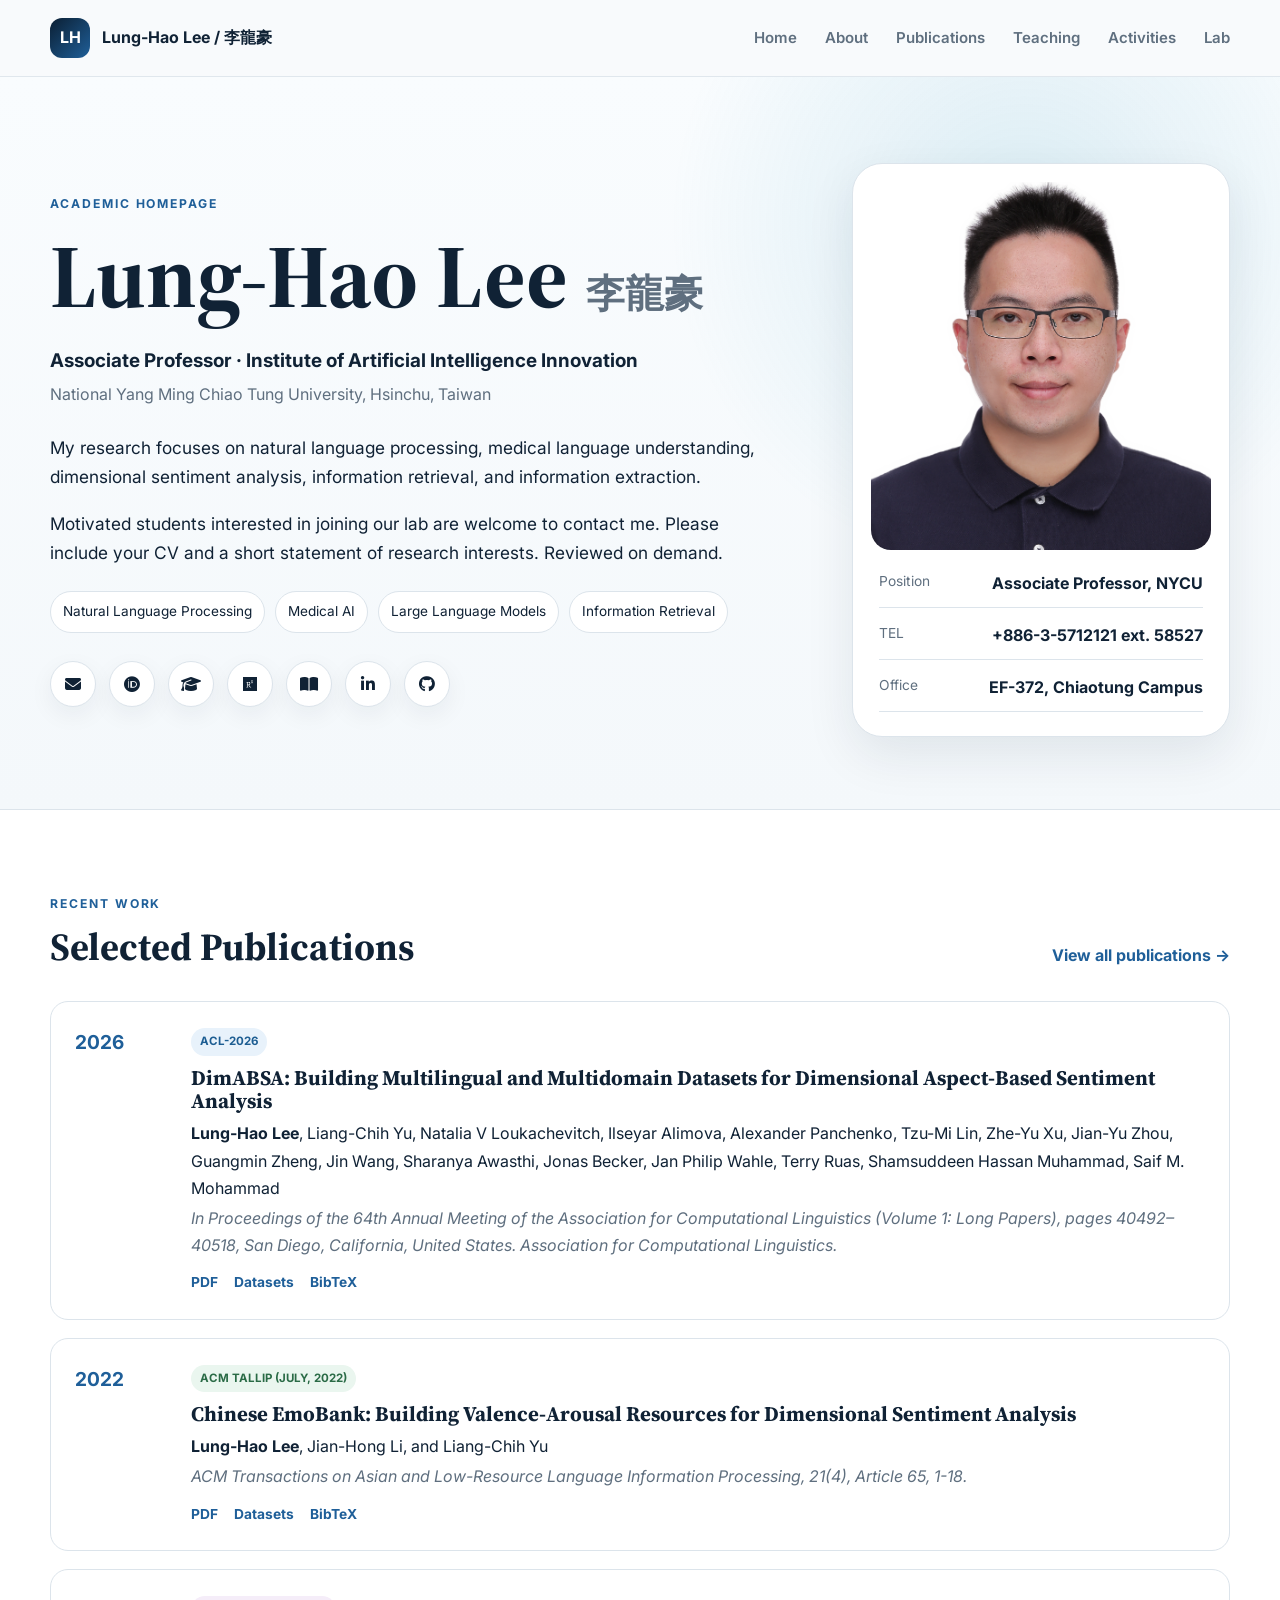
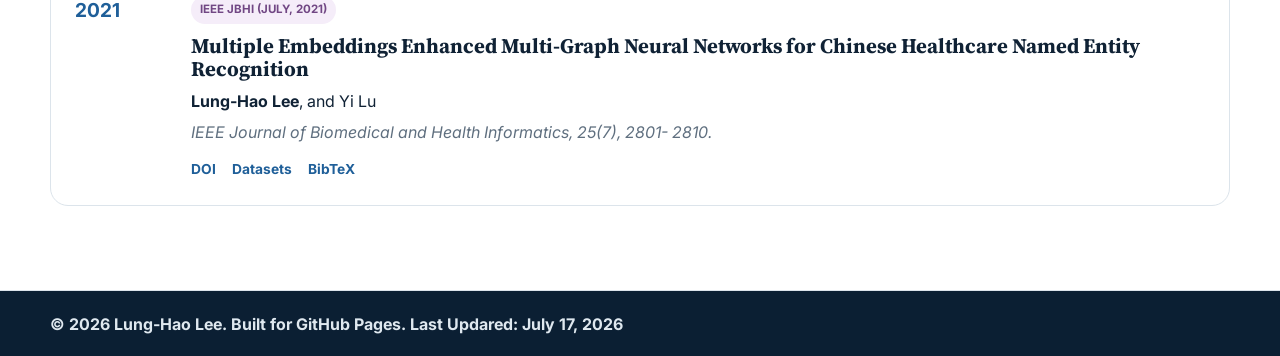
==== index.html @ 5a45fed1 "Add files via upload" ====
<!DOCTYPE html>
<html lang="en">
<head>
  <meta charset="UTF-8" />
  <meta name="viewport" content="width=device-width, initial-scale=1.0" />
  <meta name="description" content="Academic homepage for Lung-Hao Lee" />
  <meta name="theme-color" content="#0b1f33" />
  <title>Lung-Hao Lee | Academic Homepage</title>
  <link rel="preconnect" href="https://fonts.googleapis.com">
  <link rel="preconnect" href="https://fonts.gstatic.com" crossorigin>
  <link href="https://fonts.googleapis.com/css2?family=Inter:wght@400;500;600;700&family=Source+Serif+4:opsz,wght@8..60,600;8..60,700&display=swap" rel="stylesheet">
  <link rel="stylesheet" href="https://cdnjs.cloudflare.com/ajax/libs/font-awesome/6.7.1/css/all.min.css">
  <link rel="stylesheet" href="style.css" />
</head>
<body>
<header class="site-header">
  <nav class="navbar container">
    <a class="brand" href="index.html" aria-label="Homepage">
      <span class="brand-mark">LH</span>
      <span class="brand-text">Lung-Hao Lee / 李龍豪</span>
    </a>
    <button class="nav-toggle" aria-label="Toggle navigation" aria-expanded="false">
      <i class="fa-solid fa-bars"></i>
    </button>
    <ul class="nav-links">
      <li><a class="" href="index.html">Home</a></li>
      <li><a class="" href="about.html">About</a></li>
      <li><a class="" href="publications.html">Publications</a></li>
      <li><a class="" href="teaching.html">Teaching</a></li>
      <li><a class="" href="activities.html">Activities</a></li>
      <li><a class="" href="https://ainlp.tw/" target="_blank">Lab</a></li>
    </ul>
  </nav>
</header>

<main>

<section class="hero">
  <div class="container hero-grid">
    <div class="hero-copy">
      <p class="eyebrow">Academic Homepage</p>
      <h1>Lung-Hao Lee <span>李龍豪</span></h1>
      <p class="hero-role">Associate Professor · Institute of Artificial Intelligence Innovation</p>
      <p class="hero-affiliation">National Yang Ming Chiao Tung University, Hsinchu, Taiwan</p>
      <p class="hero-intro">My research focuses on natural language processing, medical language understanding, dimensional sentiment analysis, information retrieval, and information extraction.</p>
      <p class="hero-intro">Motivated students interested in joining our lab are welcome to contact me. Please include your CV and a short statement of research interests. Reviewed on demand.</p>
      <div class="interest-tags">
        <span>Natural Language Processing</span><span>Medical AI</span><span>Large Language Models</span><span>Information Retrieval</span>
      </div>
      <div class="social-icons" aria-label="Academic profiles">
        <a href="mailto:lhlee@nycu.edu.tw" title="Email"><i class="fa-solid fa-envelope"></i></a>
        <a href="https://orcid.org/my-orcid?orcid=0000-0003-0472-7429" target="_blank" rel="noopener" title="ORCID"><i class="fa-brands fa-orcid"></i></a>
        <a href="https://scholar.google.com/citations?user=OKAf0wwAAAAJ" target="_blank" rel="noopener" title="Google Scholar"><i class="fa-solid fa-graduation-cap"></i></a>
        <a href="https://www.researchgate.net/profile/Lung-Hao-Lee-2" target="_blank" rel="noopener" title="ResearchGate"><i class="fa-brands fa-researchgate"></i></a>
        <a href="https://www.semanticscholar.org/author/Lung-Hao-Lee/1856962" target="_blank" rel="noopener" title="Semantic Scholar"><i class="fa-solid fa-book-open"></i></a>
        <a href="https://www.linkedin.com/in/lung-hao-lee-6688a23b7" target="_blank" rel="noopener" title="LinkedIn"><i class="fa-brands fa-linkedin-in"></i></a>
        <a href="https://github.com/lunghaolee/" target="_blank" rel="noopener" title="GitHub"><i class="fa-brands fa-github"></i></a>
      </div>
    </div>
    <aside class="profile-panel">
      <div class="portrait-wrap">
        <img src="assets/lhlee.png" alt="Profile portrait placeholder">
      </div>
      <div class="profile-facts">
        <div><span>Position</span><strong>Associate Professor, NYCU</strong></div>
        <div><span>TEL</span><strong>+886-3-5712121 ext. 58527</strong></div>
        <div><span>Office</span><strong>EF-372, Chiaotung Campus</strong></div>
      </div>
    </aside>
  </div>
</section>

<section class="section alt-section">
  <div class="container">
    <div class="section-head">
      <div><p class="section-kicker">Recent Work</p><h2>Selected Publications</h2></div>
      <a class="text-link" href="publications.html">View all publications <span>→</span></a>
    </div>
    <div class="publication-list">
      <article class="publication-item">
        <div class="pub-year">2026</div>
        <div>
          <span class="pub-badge">ACL-2026</span>
          <h3>DimABSA: Building Multilingual and Multidomain Datasets for Dimensional Aspect-Based Sentiment Analysis</h3>
          <p><strong>Lung-Hao Lee</strong>, Liang-Chih Yu, Natalia V Loukachevitch, Ilseyar Alimova, Alexander Panchenko, Tzu-Mi Lin, Zhe-Yu Xu, Jian-Yu Zhou, Guangmin Zheng, Jin Wang, Sharanya Awasthi, Jonas Becker, Jan Philip Wahle, Terry Ruas, Shamsuddeen Hassan Muhammad, Saif M. Mohammad</p>
          <p class="venue">In Proceedings of the 64th Annual Meeting of the Association for Computational Linguistics (Volume 1: Long Papers), pages 40492–40518, San Diego, California, United States. Association for Computational Linguistics.</p>
          <div class="inline-links"><a href="https://aclanthology.org/2026.acl-long.1881.pdf" target="_blank">PDF</a><a href="https://github.com/DimABSA/DimABSA2026" target="_blank">Datasets</a><a href="assets/lee-etal-2026-dimabsa.bib" target="_blank">BibTeX</a></div>
        </div>
      </article>
      <article class="publication-item">
        <div class="pub-year">2022</div>
        <div>
          <span class="pub-badge journal">ACM TALLIP (July, 2022)</span>
          <h3>Chinese EmoBank: Building Valence-Arousal Resources for Dimensional Sentiment Analysis</h3>
          <p><strong>Lung-Hao Lee</strong>, Jian-Hong Li, and Liang-Chih Yu</p>
          <p class="venue">ACM Transactions on Asian and Low-Resource Language Information Processing, 21(4), Article 65, 1-18.</p>
          <div class="inline-links"><a href="https://dl.acm.org/doi/pdf/10.1145/3489141" target="_blank">PDF</a><a href="https://github.com/NYCU-NLP/Chinese-EmoBank" target="_blank">Datasets</a><a href="assets/lee-etal-2022-chinese-emobank.bib" target="_blank">BibTeX</a></div>
        </div>
      </article>
      <article class="publication-item">
        <div class="pub-year">2021</div>
        <div>
          <span class="pub-badge preprint">IEEE JBHI (July, 2021)</span>
          <h3>Multiple Embeddings Enhanced Multi-Graph Neural Networks for Chinese Healthcare Named Entity Recognition</h3>
          <p><strong>Lung-Hao Lee</strong>, and Yi Lu</p>
          <p class="venue">IEEE Journal of Biomedical and Health Informatics, 25(7), 2801- 2810. </p>
          <div class="inline-links"><a href="https://doi.org/10.1109/JBHI.2020.3048700" target="_blank">DOI</a><a href="https://github.com/NYCU-NLP/Chinese-HealthNER-Corpus" target="_blank">Datasets</a><a href="assets/lee-lu-2021-healthner.bib" target="_blank">BibTeX</a></div>
        </div>
      </article>
    </div>
  </div>
</section>

</main>

<footer class="site-footer">
  <div class="container footer-grid">
    <div>
      <strong>© 2026 Lung-Hao Lee. Built for GitHub Pages. Last Updared: July 17, 2026</strong>
    </div>
</footer>
<script src="site.js"></script>
</body>
</html>
---- style.css ----
:root{
  --ink:#102235;--muted:#5f6f7f;--navy:#0b1f33;--blue:#1f5f99;--cyan:#4da8c7;
  --paper:#f8fafc;--white:#fff;--line:#dce4eb;--soft:#eef4f7;--radius:22px;
  --shadow:0 18px 50px rgba(16,34,53,.09);--max:1180px
}
*{box-sizing:border-box}html{scroll-behavior:smooth}body{margin:0;font-family:Inter,system-ui,sans-serif;color:var(--ink);background:var(--paper);line-height:1.7}
a{color:inherit}.container{width:min(var(--max),calc(100% - 40px));margin:auto}
.site-header{position:sticky;top:0;z-index:30;background:rgba(248,250,252,.92);backdrop-filter:blur(18px);border-bottom:1px solid rgba(220,228,235,.85)}
.navbar{min-height:76px;display:flex;align-items:center;justify-content:space-between}.brand{display:flex;align-items:center;gap:12px;text-decoration:none;font-weight:700}.brand-mark{width:40px;height:40px;border-radius:12px;background:linear-gradient(135deg,var(--navy),var(--blue));color:#fff;display:grid;place-items:center}.nav-links{display:flex;gap:28px;list-style:none;margin:0;padding:0}.nav-links a{text-decoration:none;font-size:.94rem;color:var(--muted);font-weight:600;position:relative}.nav-links a:hover,.nav-links a.active{color:var(--ink)}.nav-links a.active:after{content:"";position:absolute;left:0;right:0;bottom:-12px;height:2px;background:var(--blue)}
.nav-toggle{display:none;border:0;background:transparent;font-size:1.4rem}
.hero{padding:86px 0 72px;background:radial-gradient(circle at 80% 20%,rgba(77,168,199,.18),transparent 30%),linear-gradient(180deg,#f9fcfe,#f4f8fb)}
.hero-grid{display:grid;grid-template-columns:1.45fr .75fr;gap:70px;align-items:center}.eyebrow,.section-kicker{text-transform:uppercase;letter-spacing:.16em;color:var(--blue);font-weight:700;font-size:.76rem;margin:0 0 10px}
h1,h2,h3{font-family:"Source Serif 4",Georgia,serif;line-height:1.15;margin-top:0}h1{font-size:clamp(3rem,7vw,5.6rem);margin-bottom:18px}h1 span{font-size:.43em;color:var(--muted);font-family:Inter,sans-serif;font-weight:600}
.hero-role{font-weight:700;font-size:1.18rem;margin:0 0 4px}.hero-affiliation{color:var(--muted);margin:0 0 24px}.hero-intro{font-size:1.08rem;max-width:760px}.interest-tags{display:flex;flex-wrap:wrap;gap:10px;margin:24px 0}.interest-tags span{background:#fff;border:1px solid var(--line);padding:8px 12px;border-radius:999px;font-size:.85rem}
.social-icons{display:flex;gap:13px;flex-wrap:wrap;margin-top:28px}.social-icons a{width:46px;height:46px;border:1px solid var(--line);border-radius:50%;display:grid;place-items:center;background:#fff;text-decoration:none;box-shadow:0 8px 24px rgba(16,34,53,.06);transition:.25s}.social-icons a:hover{transform:translateY(-4px);background:var(--navy);color:#fff}
.profile-panel{background:#fff;border:1px solid var(--line);border-radius:30px;padding:18px;box-shadow:var(--shadow)}.portrait-wrap{aspect-ratio:1/1.08;border-radius:20px;overflow:hidden;background:var(--soft)}.portrait-wrap img{width:100%;height:100%;object-fit:cover}.profile-facts{display:grid;gap:14px;padding:20px 8px 6px}.profile-facts div{display:flex;justify-content:space-between;gap:20px;border-bottom:1px solid var(--line);padding-bottom:10px}.profile-facts span{color:var(--muted);font-size:.86rem}
.section{padding:84px 0}.compact-section{padding:68px 0}.alt-section{background:#fff;border-block:1px solid var(--line)}.section-head{display:flex;align-items:end;justify-content:space-between;gap:24px;margin-bottom:32px}.section-head h2,.two-column h2{font-size:2.4rem;margin-bottom:0}.text-link{color:var(--blue);font-weight:700;text-decoration:none}
.two-column{display:grid;grid-template-columns:.55fr 1.45fr;gap:70px}.timeline{display:grid;gap:24px}.timeline article{display:grid;grid-template-columns:110px 1fr;gap:24px;padding-bottom:24px;border-bottom:1px solid var(--line)}.timeline time{font-weight:700;color:var(--blue)}.timeline h3{margin:0 0 6px;font-size:1.25rem}.timeline p{margin:0;color:var(--muted)}
.publication-list{display:grid;gap:18px}.publication-item{display:grid;grid-template-columns:92px 1fr;gap:24px;padding:24px;background:#fff;border:1px solid var(--line);border-radius:18px;transition:.25s}.publication-item:hover{transform:translateY(-3px);box-shadow:var(--shadow)}.pub-year{font-weight:700;color:var(--blue);font-size:1.2rem}.pub-badge{display:inline-block;padding:4px 9px;border-radius:999px;background:#e8f2fb;color:#1c5d92;font-size:.72rem;font-weight:700;text-transform:uppercase}.pub-badge.journal{background:#eaf6ef;color:#2a6b46}.pub-badge.preprint{background:#f5edf9;color:#714784}.publication-item h3{font-size:1.3rem;margin:10px 0 7px}.publication-item p{margin:3px 0}.venue{color:var(--muted);font-style:italic}.inline-links{display:flex;gap:16px;margin-top:12px}.inline-links a{color:var(--blue);font-size:.86rem;font-weight:700;text-decoration:none}
.card-grid{display:grid;gap:22px}.card-grid.three{grid-template-columns:repeat(3,1fr)}.card-grid.two{grid-template-columns:repeat(2,1fr)}.feature-card,.research-card,.course-card,.resource-card,.prose-card,.side-card{background:#fff;border:1px solid var(--line);border-radius:var(--radius);padding:30px;box-shadow:0 8px 30px rgba(16,34,53,.04)}.feature-card i,.resource-card i{font-size:1.5rem;color:var(--blue);margin-bottom:22px}.feature-card h3,.resource-card h2{font-size:1.4rem}.feature-card p,.resource-card p,.research-card p,.course-card p{color:var(--muted)}.feature-card a,.resource-card a,.course-card a{color:var(--blue);font-weight:700;text-decoration:none}
.page-hero{padding:76px 0 58px;background:linear-gradient(135deg,#eef5f9,#f9fbfc);border-bottom:1px solid var(--line)}.page-hero h1{font-size:clamp(2.7rem,6vw,4.7rem);margin:0 0 10px}.page-hero p:last-child{font-size:1.1rem;color:var(--muted);max-width:760px}
.content-grid{display:grid;grid-template-columns:1.5fr .7fr;gap:26px}.clean-list,.activity-list{padding-left:18px}.clean-list li,.activity-list li{margin-bottom:10px}.research-card span{color:var(--cyan);font-weight:700}.research-card h2{font-size:1.65rem;margin:18px 0 10px}
.project-grid{display:grid;grid-template-columns:repeat(3,1fr);gap:20px}.project-grid article{padding:26px;border-left:3px solid var(--cyan);background:#f7fbfd}.project-grid h3{font-size:1.3rem}.project-grid p{color:var(--muted)}.project-grid a{color:var(--blue);font-weight:700;text-decoration:none}
.publication-sections>section+section{margin-top:64px}.course-top{display:flex;justify-content:space-between;color:var(--blue);font-size:.8rem;font-weight:700;text-transform:uppercase}.course-card h2{font-size:1.65rem;margin:20px 0 10px}.course-card ul{padding-left:18px}
.people-grid{display:grid;grid-template-columns:repeat(3,1fr);gap:22px}.person-card{background:#fff;border:1px solid var(--line);border-radius:20px;overflow:hidden}.person-card img{width:100%;aspect-ratio:1/1;object-fit:cover;background:var(--soft)}.person-card h3,.person-card p,.person-card span{margin-left:22px;margin-right:22px}.person-card h3{font-size:1.25rem;margin-top:18px;margin-bottom:4px}.person-card p{margin-top:0;margin-bottom:3px;color:var(--blue);font-weight:700}.person-card span{display:block;color:var(--muted);margin-bottom:22px;font-size:.9rem}
.site-footer{background:var(--navy);color:#dfe8ef;padding:20px 0 18px}.footer-grid{display:flex;justify-content:space-between;gap:40px}.footer-grid p{color:#aebdca}.footer-links{display:flex;gap:22px;flex-wrap:wrap}.footer-links a{color:#dfe8ef;text-decoration:none}.footer-bottom{border-top:1px solid rgba(255,255,255,.12);margin-top:28px;padding-top:16px;color:#8ea0b1;font-size:.84rem}
@media(max-width:900px){.hero-grid,.two-column,.content-grid{grid-template-columns:1fr}.hero-grid{gap:40px}.profile-panel{max-width:520px}.card-grid.three,.card-grid.two,.project-grid,.people-grid{grid-template-columns:1fr 1fr}.nav-toggle{display:block}.nav-links{display:none;position:absolute;top:76px;left:20px;right:20px;background:#fff;border:1px solid var(--line);border-radius:16px;padding:18px;box-shadow:var(--shadow);flex-direction:column;gap:14px}.nav-links.open{display:flex}.nav-links a.active:after{display:none}}
@media(max-width:620px){.container{width:min(100% - 26px,var(--max))}.hero{padding-top:58px}.card-grid.three,.card-grid.two,.project-grid,.people-grid{grid-template-columns:1fr}.publication-item{grid-template-columns:1fr}.timeline article{grid-template-columns:1fr}.section{padding:62px 0}.section-head{align-items:flex-start;flex-direction:column}.footer-grid{flex-direction:column}.brand-text{display:none}}
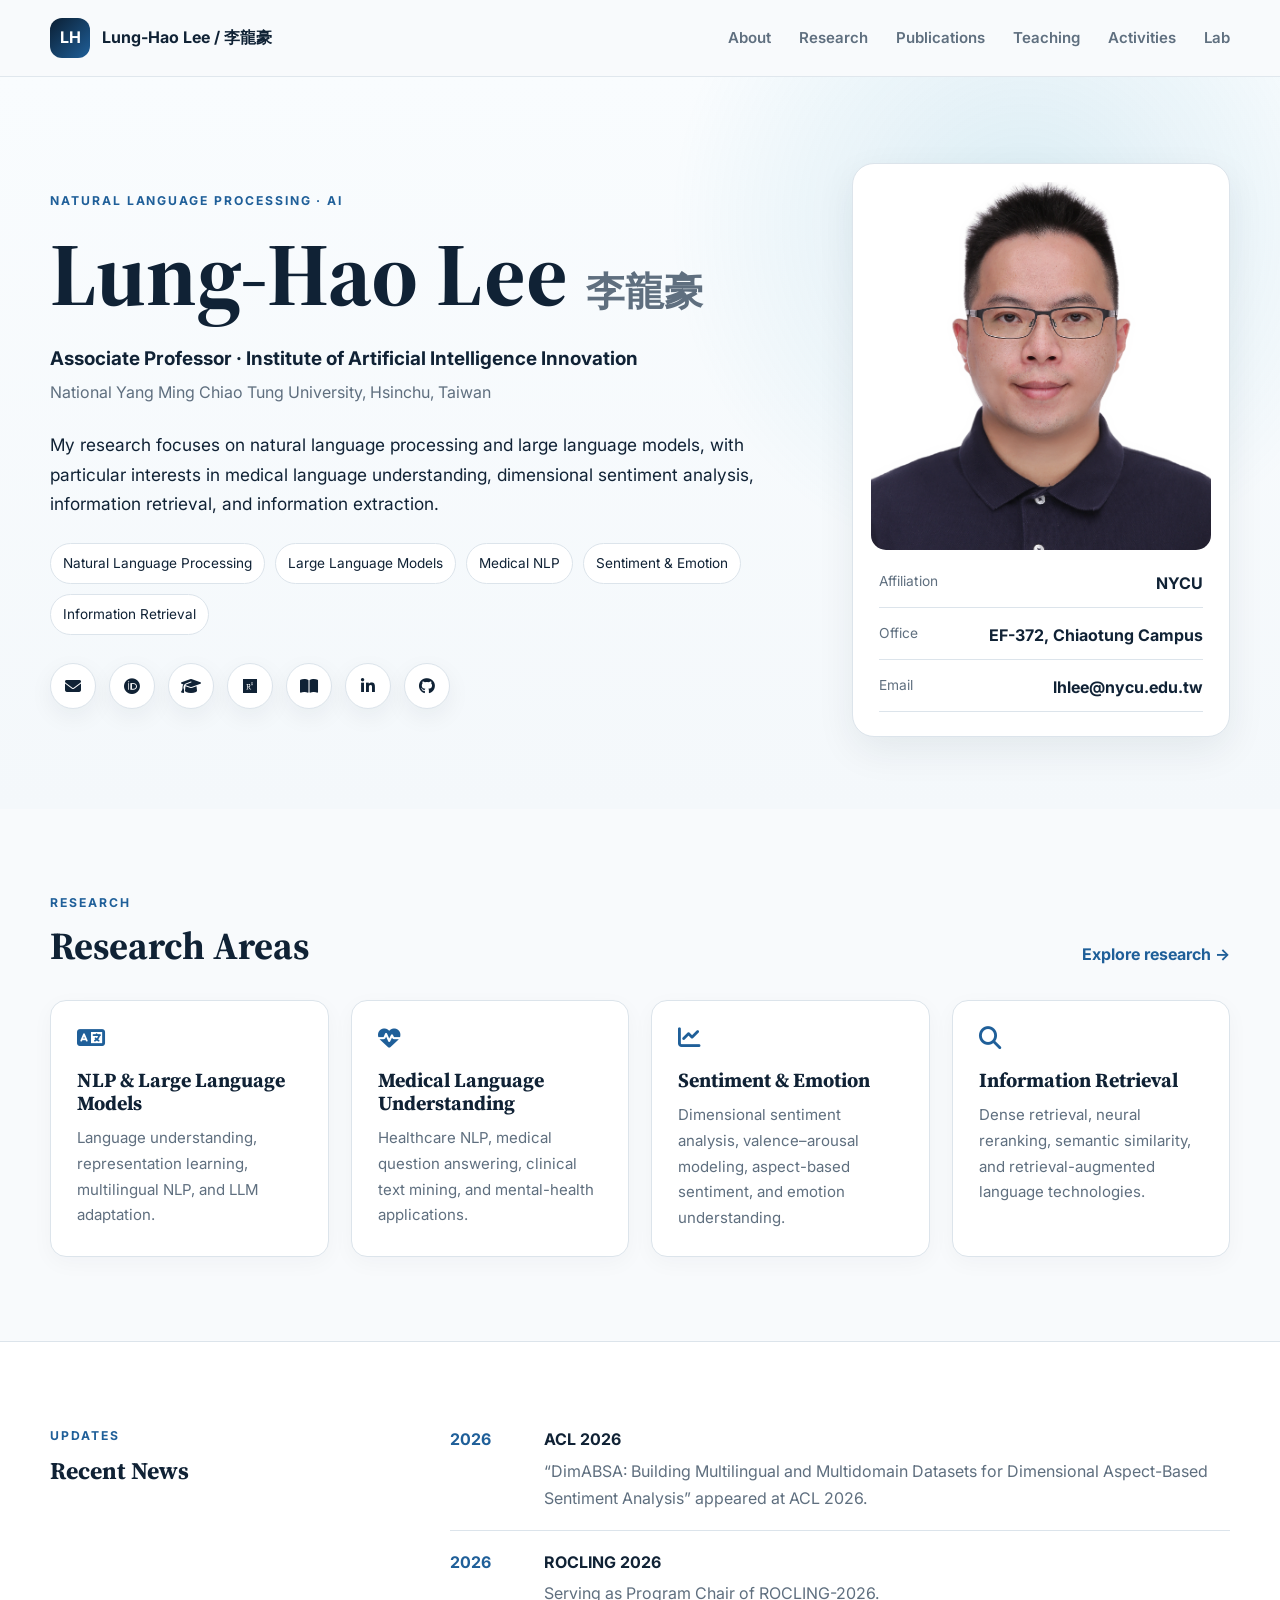
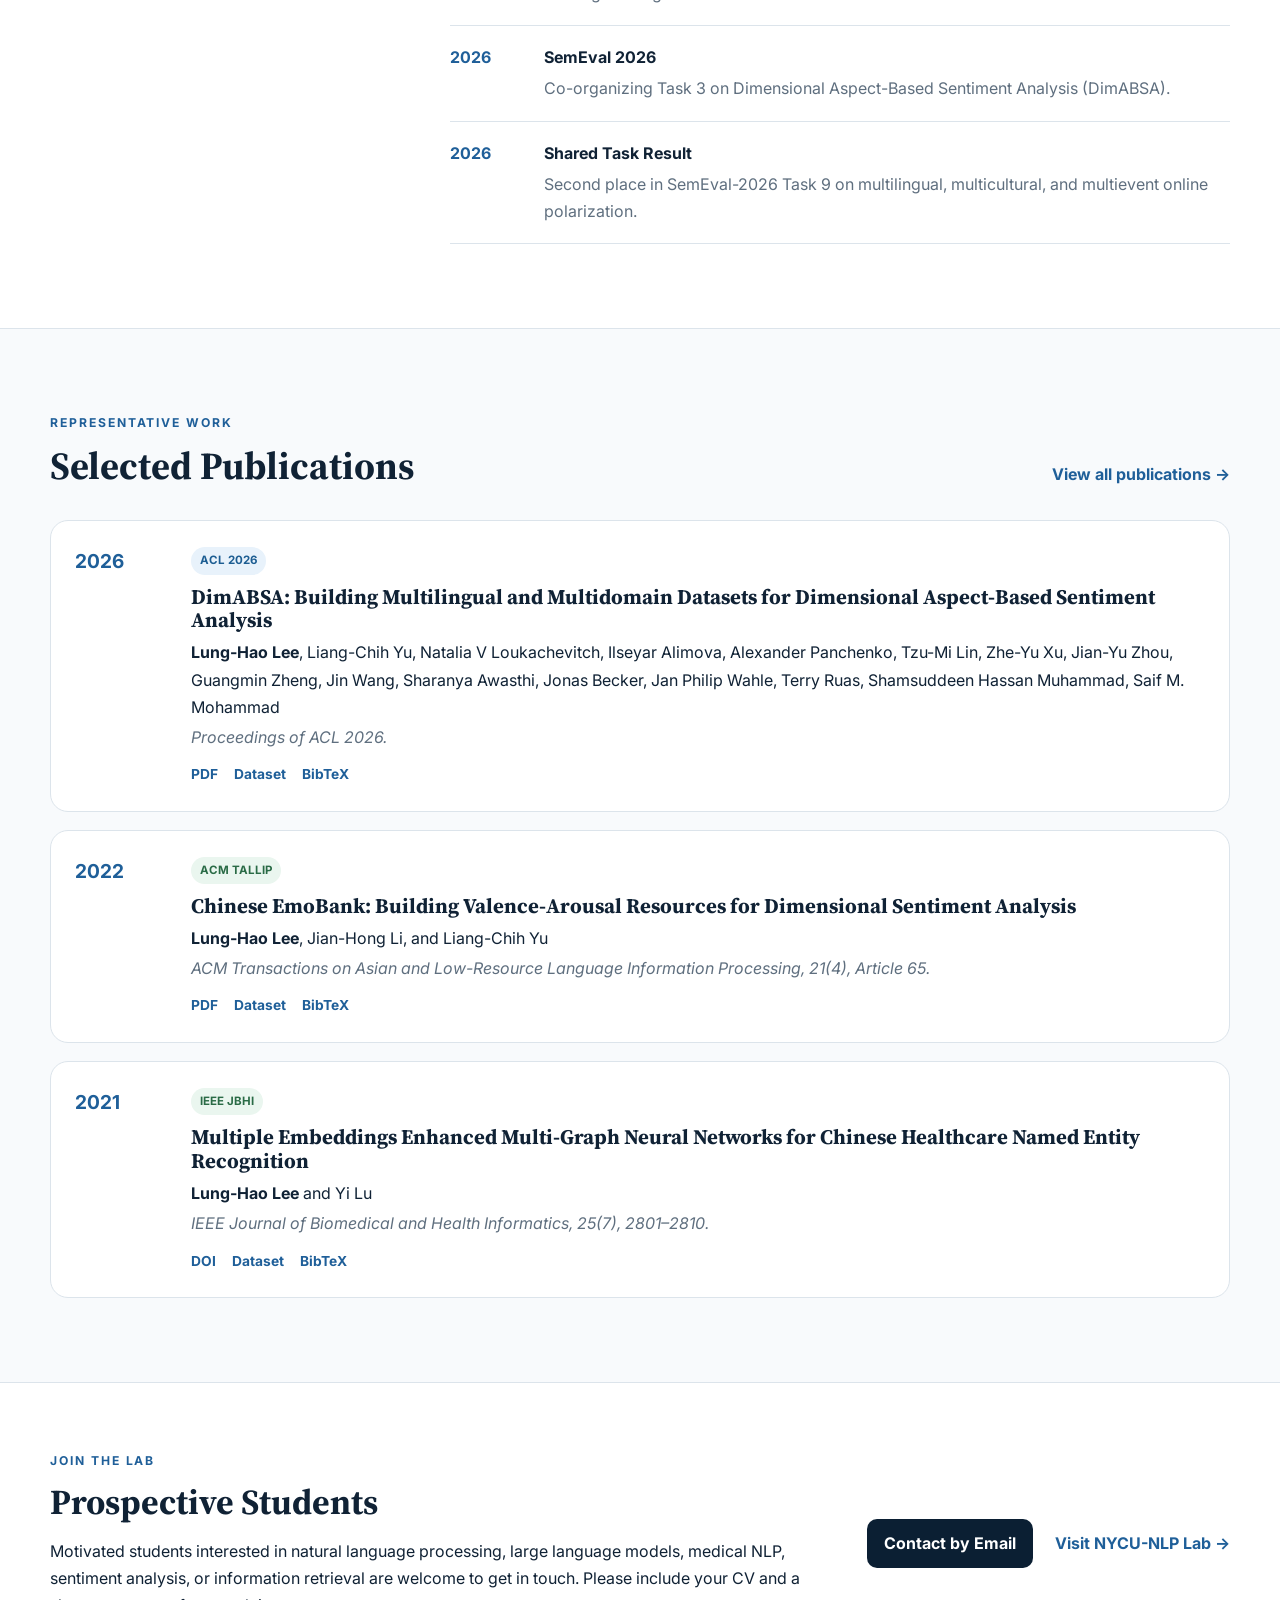
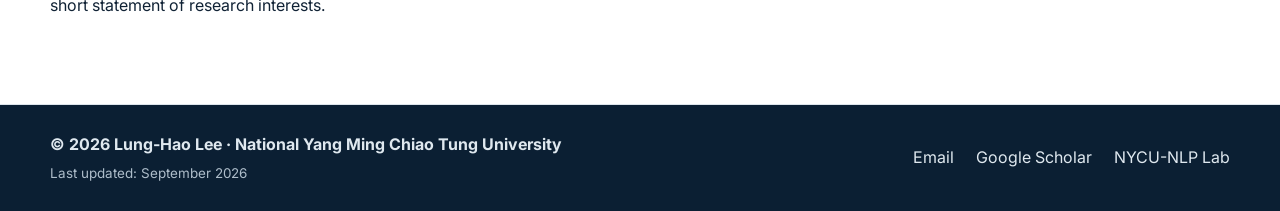
==== commit 0cdece43: "Add files via upload" ====
--- a/index.html
+++ b/index.html
@@ -3,122 +3,141 @@
 <head>
   <meta charset="UTF-8" />
   <meta name="viewport" content="width=device-width, initial-scale=1.0" />
-  <meta name="description" content="Academic homepage for Lung-Hao Lee" />
+  <meta name="description" content="Lung-Hao Lee is an Associate Professor at National Yang Ming Chiao Tung University (NYCU). His research focuses on natural language processing, large language models, medical NLP, sentiment analysis, and information retrieval." />
+  <meta name="author" content="Lung-Hao Lee" />
+  <meta name="keywords" content="Lung-Hao Lee, 李龍豪, NYCU, natural language processing, large language models, medical NLP, sentiment analysis, information retrieval" />
   <meta name="theme-color" content="#0b1f33" />
-  <title>Lung-Hao Lee | Academic Homepage</title>
+  <meta property="og:type" content="website" />
+  <meta property="og:title" content="Lung-Hao Lee | NYCU AI &amp; NLP" />
+  <meta property="og:description" content="Lung-Hao Lee is an Associate Professor at National Yang Ming Chiao Tung University (NYCU). His research focuses on natural language processing, large language models, medical NLP, sentiment analysis, and information retrieval." />
+  <meta property="og:image" content="https://lunghaolee.github.io/assets/lhlee.png" />
+  <meta property="og:url" content="https://lunghaolee.github.io/" />
+  <link rel="canonical" href="https://lunghaolee.github.io/" />
+  <title>Lung-Hao Lee | NYCU NLP</title>
   <link rel="preconnect" href="https://fonts.googleapis.com">
   <link rel="preconnect" href="https://fonts.gstatic.com" crossorigin>
   <link href="https://fonts.googleapis.com/css2?family=Inter:wght@400;500;600;700&family=Source+Serif+4:opsz,wght@8..60,600;8..60,700&display=swap" rel="stylesheet">
   <link rel="stylesheet" href="https://cdnjs.cloudflare.com/ajax/libs/font-awesome/6.7.1/css/all.min.css">
   <link rel="stylesheet" href="style.css" />
+  <script type="application/ld+json">{
+    "@context":"https://schema.org",
+    "@type":"Person",
+    "name":"Lung-Hao Lee",
+    "alternateName":"李龍豪",
+    "jobTitle":"Associate Professor",
+    "affiliation":{"@type":"CollegeOrUniversity","name":"National Yang Ming Chiao Tung University"},
+    "url":"https://lunghaolee.github.io/",
+    "sameAs":["https://orcid.org/0000-0003-0472-7429","https://scholar.google.com/citations?user=OKAf0wwAAAAJ","https://github.com/lunghaolee/"]
+  }</script>
 </head>
 <body>
 <header class="site-header">
-  <nav class="navbar container">
-    <a class="brand" href="index.html" aria-label="Homepage">
+  <nav class="navbar container" aria-label="Primary navigation">
+    <a class="brand" href="index.html" aria-label="Lung-Hao Lee homepage">
       <span class="brand-mark">LH</span>
       <span class="brand-text">Lung-Hao Lee / 李龍豪</span>
     </a>
-    <button class="nav-toggle" aria-label="Toggle navigation" aria-expanded="false">
+    <button class="nav-toggle" aria-label="Toggle navigation" aria-expanded="false" aria-controls="primary-menu">
       <i class="fa-solid fa-bars"></i>
     </button>
-    <ul class="nav-links">
-      <li><a class="" href="index.html">Home</a></li>
-      <li><a class="" href="about.html">About</a></li>
-      <li><a class="" href="publications.html">Publications</a></li>
-      <li><a class="" href="teaching.html">Teaching</a></li>
-      <li><a class="" href="activities.html">Activities</a></li>
-      <li><a class="" href="https://ainlp.tw/" target="_blank">Lab</a></li>
+    <ul class="nav-links" id="primary-menu">
+      <li><a href="about.html">About</a></li>
+      <li><a href="research.html">Research</a></li>
+      <li><a href="publications.html">Publications</a></li>
+      <li><a href="teaching.html">Teaching</a></li>
+      <li><a href="activities.html">Activities</a></li>
+      <li><a href="https://ainlp.tw/" target="_blank" rel="noopener noreferrer">Lab <span class="sr-only">(opens in new tab)</span></a></li>
     </ul>
   </nav>
 </header>
-
 <main>
-
 <section class="hero">
   <div class="container hero-grid">
     <div class="hero-copy">
-      <p class="eyebrow">Academic Homepage</p>
+      <p class="eyebrow">Natural Language Processing · AI</p>
       <h1>Lung-Hao Lee <span>李龍豪</span></h1>
       <p class="hero-role">Associate Professor · Institute of Artificial Intelligence Innovation</p>
       <p class="hero-affiliation">National Yang Ming Chiao Tung University, Hsinchu, Taiwan</p>
-      <p class="hero-intro">My research focuses on natural language processing, medical language understanding, dimensional sentiment analysis, information retrieval, and information extraction.</p>
-      <p class="hero-intro">Motivated students interested in joining our lab are welcome to contact me. Please include your CV and a short statement of research interests. Reviewed on demand.</p>
+      <p class="hero-intro">My research focuses on natural language processing and large language models, with particular interests in medical language understanding, dimensional sentiment analysis, information retrieval, and information extraction.</p>
       <div class="interest-tags">
-        <span>Natural Language Processing</span><span>Medical AI</span><span>Large Language Models</span><span>Information Retrieval</span>
+        <span>Natural Language Processing</span><span>Large Language Models</span><span>Medical NLP</span><span>Sentiment &amp; Emotion</span><span>Information Retrieval</span>
       </div>
       <div class="social-icons" aria-label="Academic profiles">
-        <a href="mailto:lhlee@nycu.edu.tw" title="Email"><i class="fa-solid fa-envelope"></i></a>
-        <a href="https://orcid.org/my-orcid?orcid=0000-0003-0472-7429" target="_blank" rel="noopener" title="ORCID"><i class="fa-brands fa-orcid"></i></a>
-        <a href="https://scholar.google.com/citations?user=OKAf0wwAAAAJ" target="_blank" rel="noopener" title="Google Scholar"><i class="fa-solid fa-graduation-cap"></i></a>
-        <a href="https://www.researchgate.net/profile/Lung-Hao-Lee-2" target="_blank" rel="noopener" title="ResearchGate"><i class="fa-brands fa-researchgate"></i></a>
-        <a href="https://www.semanticscholar.org/author/Lung-Hao-Lee/1856962" target="_blank" rel="noopener" title="Semantic Scholar"><i class="fa-solid fa-book-open"></i></a>
-        <a href="https://www.linkedin.com/in/lung-hao-lee-6688a23b7" target="_blank" rel="noopener" title="LinkedIn"><i class="fa-brands fa-linkedin-in"></i></a>
-        <a href="https://github.com/lunghaolee/" target="_blank" rel="noopener" title="GitHub"><i class="fa-brands fa-github"></i></a>
+        <a href="mailto:lhlee@nycu.edu.tw" title="Email" aria-label="Email"><i class="fa-solid fa-envelope"></i></a>
+        <a href="https://orcid.org/0000-0003-0472-7429" target="_blank" rel="noopener noreferrer" title="ORCID" aria-label="ORCID"><i class="fa-brands fa-orcid"></i></a>
+        <a href="https://scholar.google.com/citations?user=OKAf0wwAAAAJ" target="_blank" rel="noopener noreferrer" title="Google Scholar" aria-label="Google Scholar"><i class="fa-solid fa-graduation-cap"></i></a>
+        <a href="https://www.researchgate.net/profile/Lung-Hao-Lee-2" target="_blank" rel="noopener noreferrer" title="ResearchGate" aria-label="ResearchGate"><i class="fa-brands fa-researchgate"></i></a>
+        <a href="https://www.semanticscholar.org/author/Lung-Hao-Lee/1856962" target="_blank" rel="noopener noreferrer" title="Semantic Scholar" aria-label="Semantic Scholar"><i class="fa-solid fa-book-open"></i></a>
+        <a href="https://www.linkedin.com/in/lung-hao-lee-6688a23b7" target="_blank" rel="noopener noreferrer" title="LinkedIn" aria-label="LinkedIn"><i class="fa-brands fa-linkedin-in"></i></a>
+        <a href="https://github.com/lunghaolee/" target="_blank" rel="noopener noreferrer" title="GitHub" aria-label="GitHub"><i class="fa-brands fa-github"></i></a>
       </div>
     </div>
     <aside class="profile-panel">
-      <div class="portrait-wrap">
-        <img src="assets/lhlee.png" alt="Profile portrait placeholder">
-      </div>
+      <div class="portrait-wrap"><img src="assets/lhlee.png" alt="Lung-Hao Lee"></div>
       <div class="profile-facts">
-        <div><span>Position</span><strong>Associate Professor, NYCU</strong></div>
-        <div><span>TEL</span><strong>+886-3-5712121 ext. 58527</strong></div>
+        <div><span>Affiliation</span><strong>NYCU</strong></div>
         <div><span>Office</span><strong>EF-372, Chiaotung Campus</strong></div>
+        <div><span>Email</span><strong><a href="mailto:lhlee@nycu.edu.tw">lhlee@nycu.edu.tw</a></strong></div>
       </div>
     </aside>
   </div>
 </section>
 
-<section class="section alt-section">
+<section class="section research-overview">
   <div class="container">
-    <div class="section-head">
-      <div><p class="section-kicker">Recent Work</p><h2>Selected Publications</h2></div>
-      <a class="text-link" href="publications.html">View all publications <span>→</span></a>
-    </div>
-    <div class="publication-list">
-      <article class="publication-item">
-        <div class="pub-year">2026</div>
-        <div>
-          <span class="pub-badge">ACL-2026</span>
-          <h3>DimABSA: Building Multilingual and Multidomain Datasets for Dimensional Aspect-Based Sentiment Analysis</h3>
-          <p><strong>Lung-Hao Lee</strong>, Liang-Chih Yu, Natalia V Loukachevitch, Ilseyar Alimova, Alexander Panchenko, Tzu-Mi Lin, Zhe-Yu Xu, Jian-Yu Zhou, Guangmin Zheng, Jin Wang, Sharanya Awasthi, Jonas Becker, Jan Philip Wahle, Terry Ruas, Shamsuddeen Hassan Muhammad, Saif M. Mohammad</p>
-          <p class="venue">In Proceedings of the 64th Annual Meeting of the Association for Computational Linguistics (Volume 1: Long Papers), pages 40492–40518, San Diego, California, United States. Association for Computational Linguistics.</p>
-          <div class="inline-links"><a href="https://aclanthology.org/2026.acl-long.1881.pdf" target="_blank">PDF</a><a href="https://github.com/DimABSA/DimABSA2026" target="_blank">Datasets</a><a href="assets/lee-etal-2026-dimabsa.bib" target="_blank">BibTeX</a></div>
-        </div>
-      </article>
-      <article class="publication-item">
-        <div class="pub-year">2022</div>
-        <div>
-          <span class="pub-badge journal">ACM TALLIP (July, 2022)</span>
-          <h3>Chinese EmoBank: Building Valence-Arousal Resources for Dimensional Sentiment Analysis</h3>
-          <p><strong>Lung-Hao Lee</strong>, Jian-Hong Li, and Liang-Chih Yu</p>
-          <p class="venue">ACM Transactions on Asian and Low-Resource Language Information Processing, 21(4), Article 65, 1-18.</p>
-          <div class="inline-links"><a href="https://dl.acm.org/doi/pdf/10.1145/3489141" target="_blank">PDF</a><a href="https://github.com/NYCU-NLP/Chinese-EmoBank" target="_blank">Datasets</a><a href="assets/lee-etal-2022-chinese-emobank.bib" target="_blank">BibTeX</a></div>
-        </div>
-      </article>
-      <article class="publication-item">
-        <div class="pub-year">2021</div>
-        <div>
-          <span class="pub-badge preprint">IEEE JBHI (July, 2021)</span>
-          <h3>Multiple Embeddings Enhanced Multi-Graph Neural Networks for Chinese Healthcare Named Entity Recognition</h3>
-          <p><strong>Lung-Hao Lee</strong>, and Yi Lu</p>
-          <p class="venue">IEEE Journal of Biomedical and Health Informatics, 25(7), 2801- 2810. </p>
-          <div class="inline-links"><a href="https://doi.org/10.1109/JBHI.2020.3048700" target="_blank">DOI</a><a href="https://github.com/NYCU-NLP/Chinese-HealthNER-Corpus" target="_blank">Datasets</a><a href="assets/lee-lu-2021-healthner.bib" target="_blank">BibTeX</a></div>
-        </div>
-      </article>
+    <div class="section-head"><div><p class="section-kicker">Research</p><h2>Research Areas</h2></div><a class="text-link" href="research.html">Explore research <span>→</span></a></div>
+    <div class="card-grid four">
+      <article class="research-area-card"><i class="fa-solid fa-language"></i><h3>NLP &amp; Large Language Models</h3><p>Language understanding, representation learning, multilingual NLP, and LLM adaptation.</p></article>
+      <article class="research-area-card"><i class="fa-solid fa-heart-pulse"></i><h3>Medical Language Understanding</h3><p>Healthcare NLP, medical question answering, clinical text mining, and mental-health applications.</p></article>
+      <article class="research-area-card"><i class="fa-solid fa-chart-line"></i><h3>Sentiment &amp; Emotion</h3><p>Dimensional sentiment analysis, valence–arousal modeling, aspect-based sentiment, and emotion understanding.</p></article>
+      <article class="research-area-card"><i class="fa-solid fa-magnifying-glass"></i><h3>Information Retrieval</h3><p>Dense retrieval, neural reranking, semantic similarity, and retrieval-augmented language technologies.</p></article>
     </div>
   </div>
 </section>
 
+<section class="section alt-section">
+  <div class="container news-layout">
+    <div><p class="section-kicker">Updates</p><h2>Recent News</h2></div>
+    <div class="news-list">
+      <article><time>2026</time><div><strong>ACL 2026</strong><p>“DimABSA: Building Multilingual and Multidomain Datasets for Dimensional Aspect-Based Sentiment Analysis” appeared at ACL 2026.</p></div></article>
+      <article><time>2026</time><div><strong>ROCLING 2026</strong><p>Serving as Program Chair of ROCLING-2026.</p></div></article>
+      <article><time>2026</time><div><strong>SemEval 2026</strong><p>Co-organizing Task 3 on Dimensional Aspect-Based Sentiment Analysis (DimABSA).</p></div></article>
+      <article><time>2026</time><div><strong>Shared Task Result</strong><p>Second place in SemEval-2026 Task 9 on multilingual, multicultural, and multievent online polarization.</p></div></article>
+    </div>
+  </div>
+</section>
+
+<section class="section">
+  <div class="container">
+    <div class="section-head"><div><p class="section-kicker">Representative Work</p><h2>Selected Publications</h2></div><a class="text-link" href="publications.html">View all publications <span>→</span></a></div>
+    <div class="publication-list selected-publications">
+      <article class="publication-item"><div class="pub-year">2026</div><div><span class="pub-badge">ACL 2026</span><h3>DimABSA: Building Multilingual and Multidomain Datasets for Dimensional Aspect-Based Sentiment Analysis</h3><p><strong>Lung-Hao Lee</strong>, Liang-Chih Yu, Natalia V Loukachevitch, Ilseyar Alimova, Alexander Panchenko, Tzu-Mi Lin, Zhe-Yu Xu, Jian-Yu Zhou, Guangmin Zheng, Jin Wang, Sharanya Awasthi, Jonas Becker, Jan Philip Wahle, Terry Ruas, Shamsuddeen Hassan Muhammad, Saif M. Mohammad</p><p class="venue">Proceedings of ACL 2026.</p><div class="inline-links"><a href="https://aclanthology.org/2026.acl-long.1881.pdf" target="_blank" rel="noopener noreferrer">PDF</a><a href="https://github.com/DimABSA/DimABSA2026" target="_blank" rel="noopener noreferrer">Dataset</a><a href="assets/lee-etal-2026-dimabsa.bib">BibTeX</a></div></div></article>
+      <article class="publication-item"><div class="pub-year">2022</div><div><span class="pub-badge journal">ACM TALLIP</span><h3>Chinese EmoBank: Building Valence-Arousal Resources for Dimensional Sentiment Analysis</h3><p><strong>Lung-Hao Lee</strong>, Jian-Hong Li, and Liang-Chih Yu</p><p class="venue">ACM Transactions on Asian and Low-Resource Language Information Processing, 21(4), Article 65.</p><div class="inline-links"><a href="https://dl.acm.org/doi/pdf/10.1145/3489141" target="_blank" rel="noopener noreferrer">PDF</a><a href="https://github.com/NYCU-NLP/Chinese-EmoBank" target="_blank" rel="noopener noreferrer">Dataset</a><a href="assets/lee-etal-2022-chinese-emobank.bib">BibTeX</a></div></div></article>
+      <article class="publication-item"><div class="pub-year">2021</div><div><span class="pub-badge journal">IEEE JBHI</span><h3>Multiple Embeddings Enhanced Multi-Graph Neural Networks for Chinese Healthcare Named Entity Recognition</h3><p><strong>Lung-Hao Lee</strong> and Yi Lu</p><p class="venue">IEEE Journal of Biomedical and Health Informatics, 25(7), 2801–2810.</p><div class="inline-links"><a href="https://doi.org/10.1109/JBHI.2020.3048700" target="_blank" rel="noopener noreferrer">DOI</a><a href="https://github.com/NYCU-NLP/Chinese-HealthNER-Corpus" target="_blank" rel="noopener noreferrer">Dataset</a><a href="assets/lee-lu-2021-healthner.bib">BibTeX</a></div></div></article>
+    </div>
+  </div>
+</section>
+
+<section class="section alt-section compact-section">
+  <div class="container prospective-card">
+    <div><p class="section-kicker">Join the Lab</p><h2>Prospective Students</h2><p>Motivated students interested in natural language processing, large language models, medical NLP, sentiment analysis, or information retrieval are welcome to get in touch. Please include your CV and a short statement of research interests.</p></div>
+    <div class="prospective-actions"><a class="button-link" href="mailto:lhlee@nycu.edu.tw">Contact by Email</a><a class="text-link" href="https://ainlp.tw/" target="_blank" rel="noopener noreferrer">Visit NYCU-NLP Lab →</a></div>
+  </div>
+</section>
 </main>
-
 <footer class="site-footer">
   <div class="container footer-grid">
     <div>
-      <strong>© 2026 Lung-Hao Lee. Built for GitHub Pages. Last Updared: July 17, 2026</strong>
+      <strong>© 2026 Lung-Hao Lee · National Yang Ming Chiao Tung University</strong>
+      <p>Last updated: September 2026</p>
     </div>
+    <div class="footer-links" aria-label="Footer links">
+      <a href="mailto:lhlee@nycu.edu.tw">Email</a>
+      <a href="https://scholar.google.com/citations?user=OKAf0wwAAAAJ" target="_blank" rel="noopener noreferrer">Google Scholar</a>
+      <a href="https://ainlp.tw/" target="_blank" rel="noopener noreferrer">NYCU-NLP Lab</a>
+    </div>
+  </div>
 </footer>
 <script src="site.js"></script>
 </body>
-</html>+</html>
--- a/style.css
+++ b/style.css
@@ -1,8 +1,8 @@
 
 :root{
   --ink:#102235;--muted:#5f6f7f;--navy:#0b1f33;--blue:#1f5f99;--cyan:#4da8c7;
-  --paper:#f8fafc;--white:#fff;--line:#dce4eb;--soft:#eef4f7;--radius:22px;
-  --shadow:0 18px 50px rgba(16,34,53,.09);--max:1180px
+  --paper:#f8fafc;--white:#fff;--line:#dce4eb;--soft:#eef4f7;--radius:16px;
+  --shadow:0 14px 38px rgba(16,34,53,.075);--max:1180px
 }
 *{box-sizing:border-box}html{scroll-behavior:smooth}body{margin:0;font-family:Inter,system-ui,sans-serif;color:var(--ink);background:var(--paper);line-height:1.7}
 a{color:inherit}.container{width:min(var(--max),calc(100% - 40px));margin:auto}
@@ -27,3 +27,26 @@
 .site-footer{background:var(--navy);color:#dfe8ef;padding:20px 0 18px}.footer-grid{display:flex;justify-content:space-between;gap:40px}.footer-grid p{color:#aebdca}.footer-links{display:flex;gap:22px;flex-wrap:wrap}.footer-links a{color:#dfe8ef;text-decoration:none}.footer-bottom{border-top:1px solid rgba(255,255,255,.12);margin-top:28px;padding-top:16px;color:#8ea0b1;font-size:.84rem}
 @media(max-width:900px){.hero-grid,.two-column,.content-grid{grid-template-columns:1fr}.hero-grid{gap:40px}.profile-panel{max-width:520px}.card-grid.three,.card-grid.two,.project-grid,.people-grid{grid-template-columns:1fr 1fr}.nav-toggle{display:block}.nav-links{display:none;position:absolute;top:76px;left:20px;right:20px;background:#fff;border:1px solid var(--line);border-radius:16px;padding:18px;box-shadow:var(--shadow);flex-direction:column;gap:14px}.nav-links.open{display:flex}.nav-links a.active:after{display:none}}
 @media(max-width:620px){.container{width:min(100% - 26px,var(--max))}.hero{padding-top:58px}.card-grid.three,.card-grid.two,.project-grid,.people-grid{grid-template-columns:1fr}.publication-item{grid-template-columns:1fr}.timeline article{grid-template-columns:1fr}.section{padding:62px 0}.section-head{align-items:flex-start;flex-direction:column}.footer-grid{flex-direction:column}.brand-text{display:none}}
+
+
+/* 2026 faculty-site refresh */
+.sr-only{position:absolute;width:1px;height:1px;padding:0;margin:-1px;overflow:hidden;clip:rect(0,0,0,0);white-space:nowrap;border:0}
+.nav-links a[target="_blank"]{display:inline-flex;align-items:center;gap:5px}
+.profile-panel{border-radius:22px}.portrait-wrap{border-radius:15px}.profile-facts a{text-decoration:none}.profile-facts a:hover{color:var(--blue)}
+.card-grid.four{grid-template-columns:repeat(4,1fr)}
+.research-area-card{background:#fff;border:1px solid var(--line);border-radius:var(--radius);padding:26px;box-shadow:0 6px 22px rgba(16,34,53,.035)}
+.research-area-card i{color:var(--blue);font-size:1.4rem;margin-bottom:20px}.research-area-card h3{font-size:1.25rem;margin-bottom:10px}.research-area-card p{color:var(--muted);margin:0;font-size:.94rem}
+.news-layout{display:grid;grid-template-columns:.42fr 1fr;gap:72px}.news-list{display:grid}.news-list article{display:grid;grid-template-columns:72px 1fr;gap:22px;padding:18px 0;border-bottom:1px solid var(--line)}.news-list article:first-child{padding-top:0}.news-list time{color:var(--blue);font-weight:700}.news-list p{margin:4px 0 0;color:var(--muted)}
+.selected-publications .publication-item{box-shadow:none}.selected-publications .publication-item:hover{box-shadow:0 12px 32px rgba(16,34,53,.06)}
+.prospective-card,.callout-row{display:flex;align-items:center;justify-content:space-between;gap:50px}.prospective-card>div:first-child,.callout-row>div{max-width:800px}.prospective-card h2,.callout-row h2{font-size:2.2rem;margin-bottom:12px}.prospective-actions{display:flex;align-items:center;gap:22px;flex-wrap:wrap;min-width:max-content}
+.button-link{display:inline-flex;align-items:center;justify-content:center;padding:11px 17px;border-radius:10px;background:var(--navy);color:#fff;text-decoration:none;font-weight:700;transition:.2s}.button-link:hover{transform:translateY(-2px);background:var(--blue)}
+.research-grid{display:grid;gap:28px}.research-focus{display:grid;grid-template-columns:74px 1fr;gap:28px;padding:34px 0;border-bottom:1px solid var(--line)}.research-focus:first-child{padding-top:0}.research-icon{width:62px;height:62px;border:1px solid var(--line);border-radius:15px;display:grid;place-items:center;background:#fff;color:var(--blue);font-size:1.35rem}.research-focus h2{font-size:2rem;margin-bottom:12px}.research-focus p:not(.section-kicker){color:var(--muted);max-width:900px}.topic-tags{display:flex;flex-wrap:wrap;gap:8px;margin-top:17px}.topic-tags span{font-size:.82rem;border:1px solid var(--line);background:#fff;border-radius:999px;padding:6px 10px;color:var(--muted)}
+.service-grid{display:grid;grid-template-columns:1fr 1fr;gap:24px;align-items:start}.service-grid .prose-card:first-child{grid-column:1/-1}.service-grid .prose-card{box-shadow:none}.service-grid h2{font-size:1.65rem}.activity-list{margin-bottom:0}
+.semester-label{font-family:Inter,sans-serif;font-size:.82rem;text-transform:uppercase;letter-spacing:.08em;color:var(--muted);margin:18px 0 7px}
+.section-note{color:var(--muted);max-width:280px}
+.publication-tools{background:#fff;border-bottom:1px solid var(--line);position:sticky;top:76px;z-index:20}.publication-toolbar{display:flex;align-items:center;gap:16px;padding:16px 0;flex-wrap:wrap}.search-field{flex:1;min-width:280px;position:relative}.search-field i{position:absolute;left:14px;top:50%;transform:translateY(-50%);color:var(--muted)}.search-field input{width:100%;border:1px solid var(--line);border-radius:10px;padding:11px 14px 11px 40px;font:inherit;background:var(--paper);color:var(--ink);outline:none}.search-field input:focus{border-color:var(--blue);box-shadow:0 0 0 3px rgba(31,95,153,.1)}.filter-buttons{display:flex;gap:7px;flex-wrap:wrap}.filter-button{border:1px solid var(--line);background:#fff;border-radius:999px;padding:8px 12px;font:inherit;font-size:.84rem;font-weight:700;color:var(--muted);cursor:pointer}.filter-button:hover,.filter-button.active{background:var(--navy);border-color:var(--navy);color:#fff}.publication-count{font-size:.84rem;color:var(--muted);min-width:90px;text-align:right}.publication-item[hidden],.publication-section[hidden]{display:none!important}
+.publication-sections{padding-top:56px}.publication-section{scroll-margin-top:160px}
+.site-footer{padding:26px 0}.site-footer .footer-grid{align-items:center}.site-footer p{margin:4px 0 0;font-size:.84rem}.footer-links{justify-content:flex-end}
+@media(max-width:1050px){.card-grid.four{grid-template-columns:1fr 1fr}}
+@media(max-width:900px){.news-layout{grid-template-columns:1fr;gap:26px}.service-grid{grid-template-columns:1fr}.service-grid .prose-card:first-child{grid-column:auto}.prospective-card,.callout-row{align-items:flex-start;flex-direction:column}.publication-tools{position:static}.publication-count{text-align:left}.card-grid.four{grid-template-columns:1fr 1fr}}
+@media(max-width:620px){.card-grid.four{grid-template-columns:1fr}.research-focus{grid-template-columns:1fr}.news-list article{grid-template-columns:58px 1fr}.publication-toolbar{align-items:stretch}.search-field{min-width:100%}.filter-buttons{width:100%}.publication-count{width:100%}.prospective-actions{min-width:0}.site-footer .footer-grid{gap:18px}.footer-links{justify-content:flex-start}}
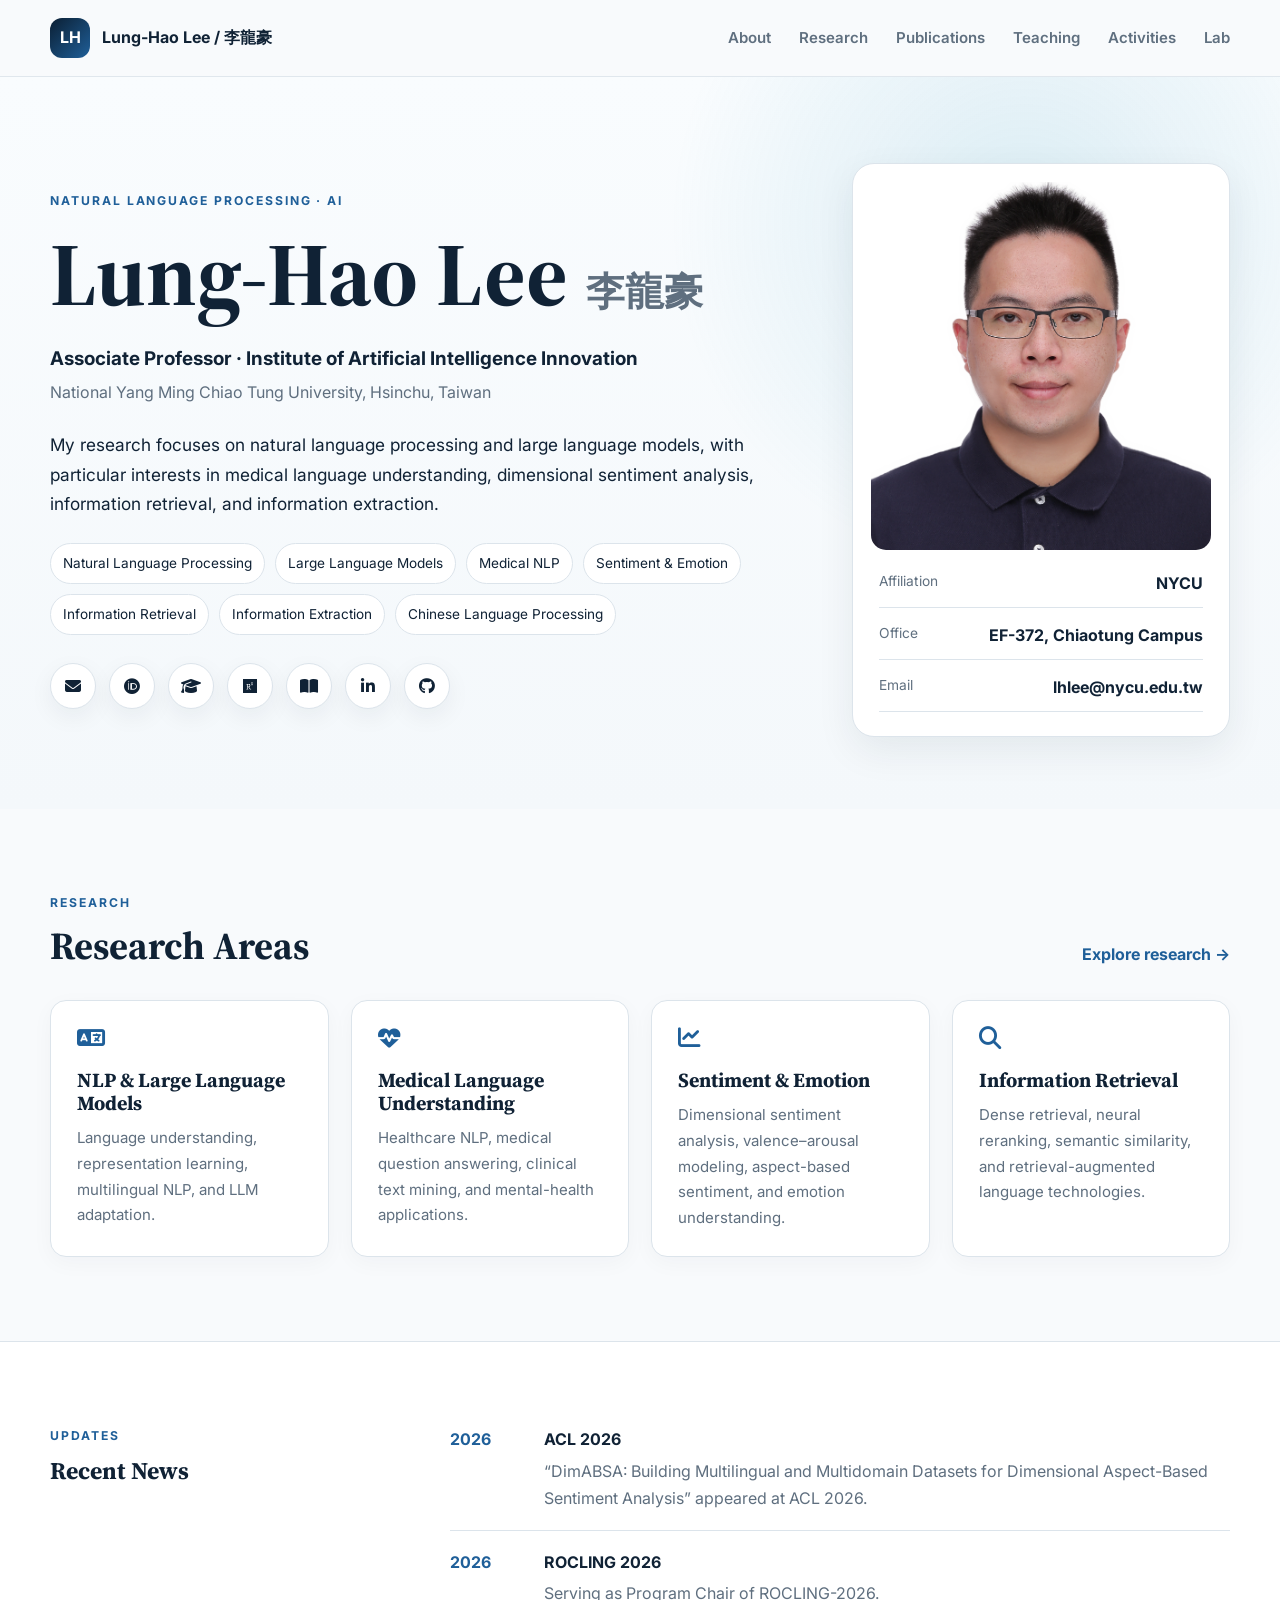
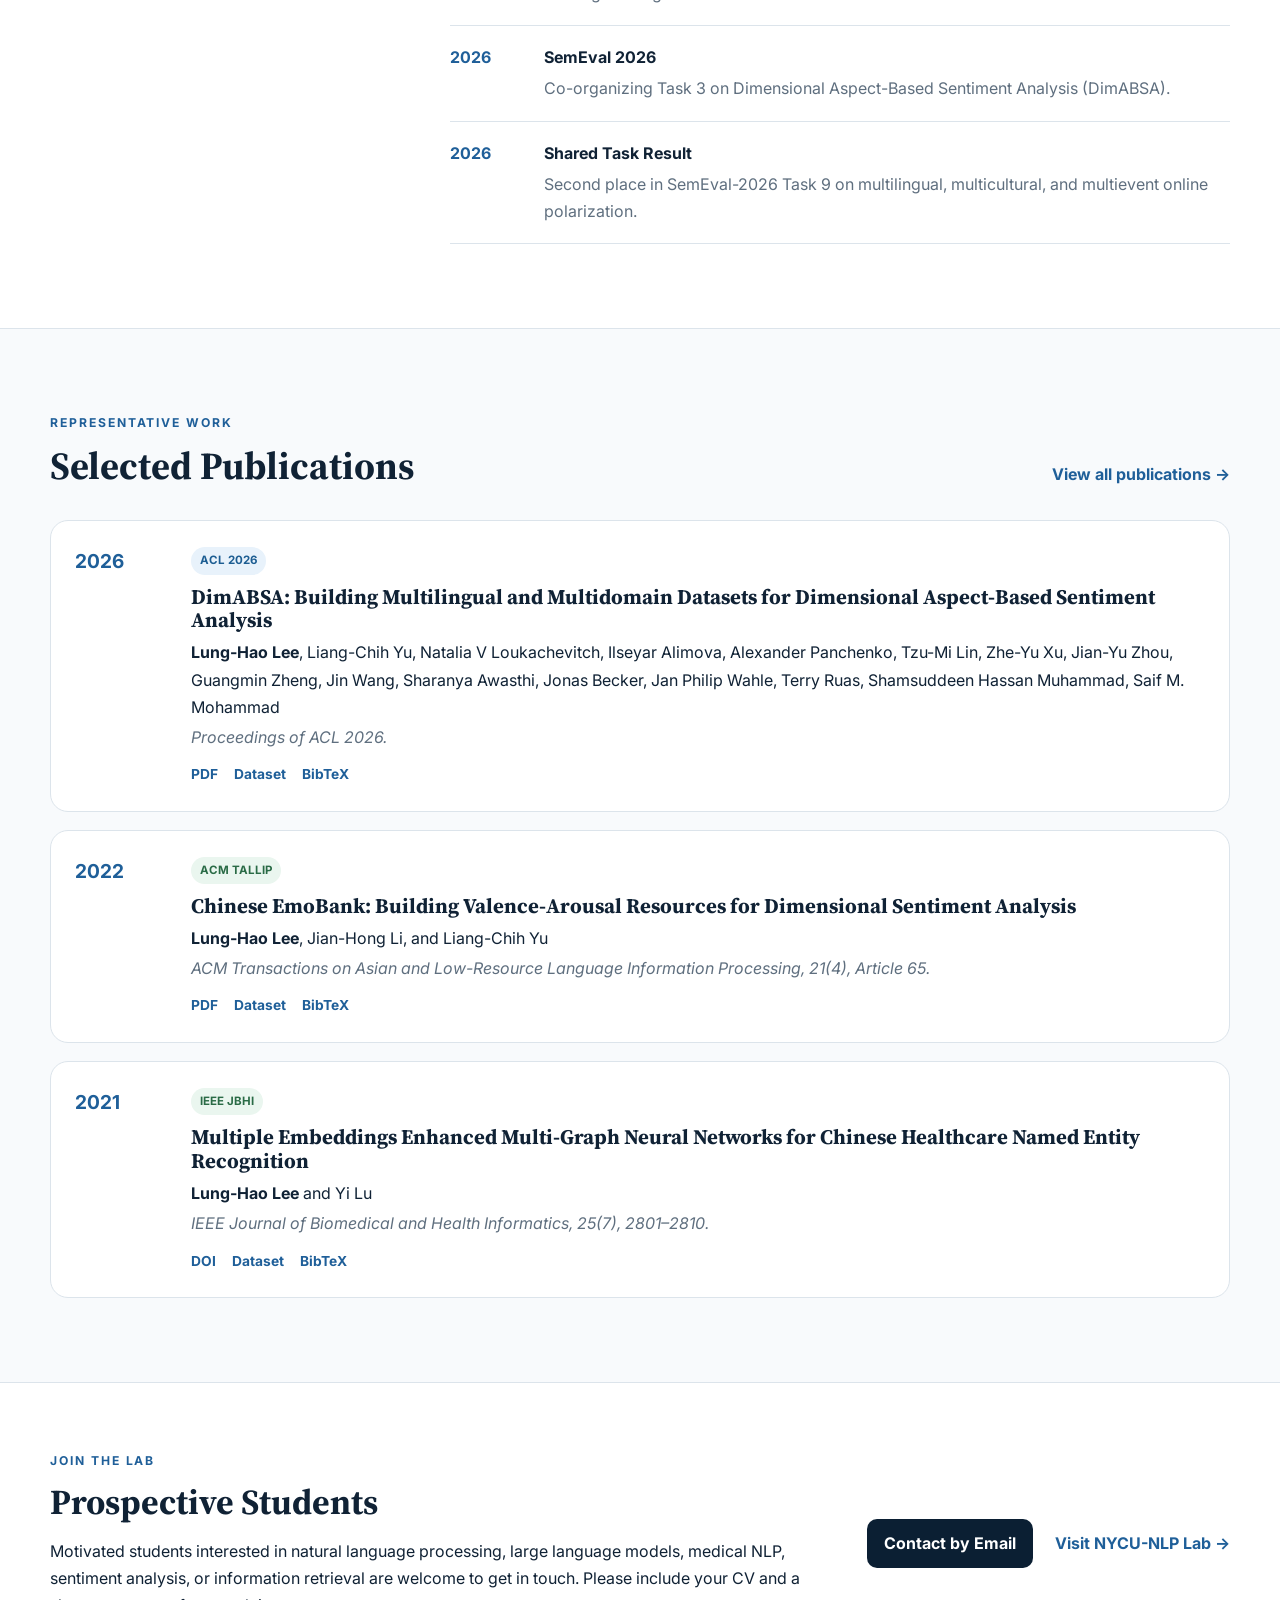
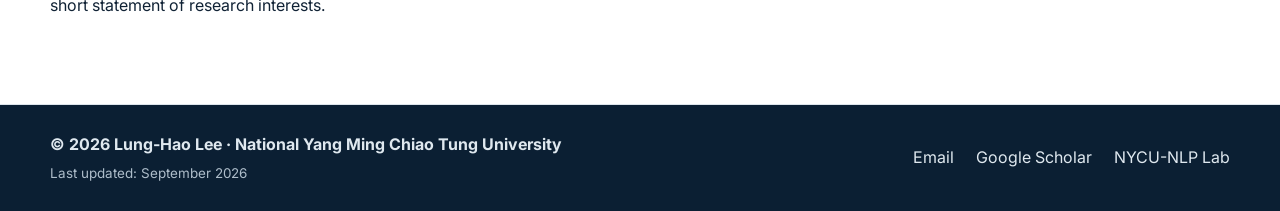
==== commit e55271d0: "Add files via upload" ====
--- a/index.html
+++ b/index.html
@@ -60,7 +60,7 @@
       <p class="hero-affiliation">National Yang Ming Chiao Tung University, Hsinchu, Taiwan</p>
       <p class="hero-intro">My research focuses on natural language processing and large language models, with particular interests in medical language understanding, dimensional sentiment analysis, information retrieval, and information extraction.</p>
       <div class="interest-tags">
-        <span>Natural Language Processing</span><span>Large Language Models</span><span>Medical NLP</span><span>Sentiment &amp; Emotion</span><span>Information Retrieval</span>
+        <span>Natural Language Processing</span><span>Large Language Models</span><span>Medical NLP</span><span>Sentiment &amp; Emotion</span><span>Information Retrieval</span><span>Information Extraction</span><span>Chinese Language Processing</span>
       </div>
       <div class="social-icons" aria-label="Academic profiles">
         <a href="mailto:lhlee@nycu.edu.tw" title="Email" aria-label="Email"><i class="fa-solid fa-envelope"></i></a>
